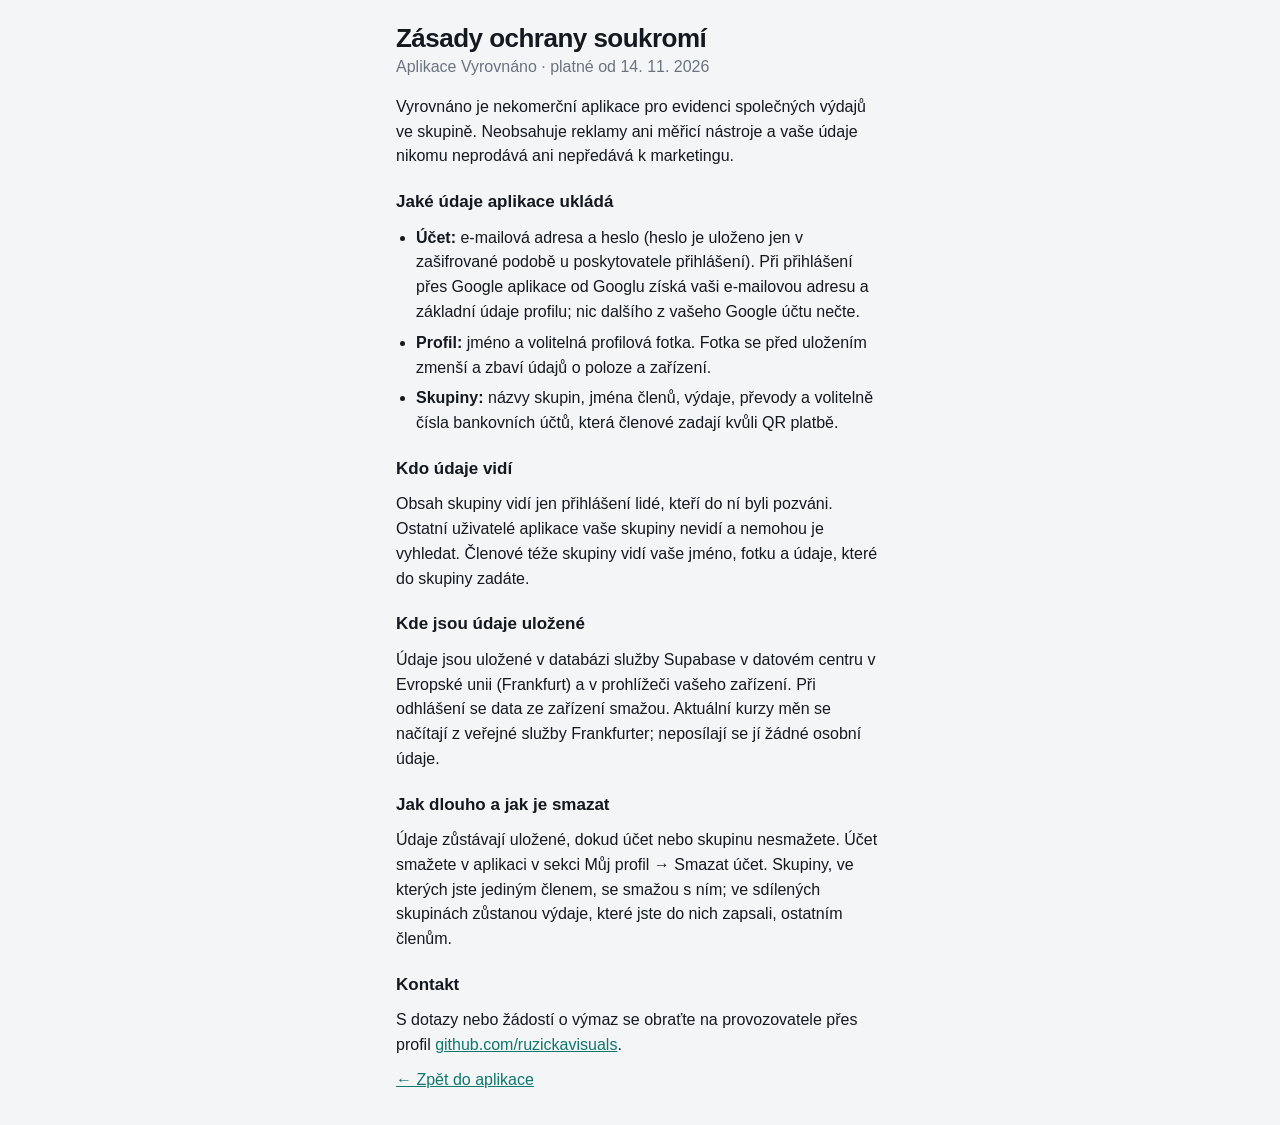
==== privacy.html @ d9feac65 "Přidat zásady ochrany soukromí Co-Authored-By: Claude Fable 5.2 <noreply@anthropic.com>" ====
<!doctype html>
<html lang="cs">
  <head>
    <meta charset="utf-8" />
    <meta name="viewport" content="width=device-width, initial-scale=1" />
    <meta http-equiv="Content-Security-Policy" content="default-src 'none'; style-src 'self'; img-src 'self'" />
    <title>Zásady ochrany soukromí – Vyrovnáno</title>
    <link rel="icon" href="icon.svg" type="image/svg+xml" />
    <link rel="stylesheet" href="styles.css" />
  </head>
  <body>
    <div class="app">
      <header class="top">
        <h1>Zásady ochrany soukromí</h1>
        <p class="muted">Aplikace Vyrovnáno · platné od 14. 11. 2026</p>
      </header>
      <main class="doc">
        <p>Vyrovnáno je nekomerční aplikace pro evidenci společných výdajů ve skupině. Neobsahuje reklamy ani měřicí nástroje a vaše údaje nikomu neprodává ani nepředává k marketingu.</p>

        <h2>Jaké údaje aplikace ukládá</h2>
        <ul>
          <li><strong>Účet:</strong> e-mailová adresa a heslo (heslo je uloženo jen v zašifrované podobě u poskytovatele přihlášení). Při přihlášení přes Google aplikace od Googlu získá vaši e-mailovou adresu a základní údaje profilu; nic dalšího z vašeho Google účtu nečte.</li>
          <li><strong>Profil:</strong> jméno a volitelná profilová fotka. Fotka se před uložením zmenší a zbaví údajů o poloze a zařízení.</li>
          <li><strong>Skupiny:</strong> názvy skupin, jména členů, výdaje, převody a volitelně čísla bankovních účtů, která členové zadají kvůli QR platbě.</li>
        </ul>

        <h2>Kdo údaje vidí</h2>
        <p>Obsah skupiny vidí jen přihlášení lidé, kteří do ní byli pozváni. Ostatní uživatelé aplikace vaše skupiny nevidí a nemohou je vyhledat. Členové téže skupiny vidí vaše jméno, fotku a údaje, které do skupiny zadáte.</p>

        <h2>Kde jsou údaje uložené</h2>
        <p>Údaje jsou uložené v databázi služby Supabase v datovém centru v Evropské unii (Frankfurt) a v prohlížeči vašeho zařízení. Při odhlášení se data ze zařízení smažou. Aktuální kurzy měn se načítají z veřejné služby Frankfurter; neposílají se jí žádné osobní údaje.</p>

        <h2>Jak dlouho a jak je smazat</h2>
        <p>Údaje zůstávají uložené, dokud účet nebo skupinu nesmažete. Účet smažete v aplikaci v sekci Můj profil → Smazat účet. Skupiny, ve kterých jste jediným členem, se smažou s ním; ve sdílených skupinách zůstanou výdaje, které jste do nich zapsali, ostatním členům.</p>

        <h2>Kontakt</h2>
        <p>S dotazy nebo žádostí o výmaz se obraťte na provozovatele přes profil <a href="https://github.com/ruzickavisuals">github.com/ruzickavisuals</a>.</p>

        <p><a href="./">← Zpět do aplikace</a></p>
      </main>
    </div>
  </body>
</html>
---- styles.css ----
:root {
  --bg: #f4f5f7;
  --card: #ffffff;
  --text: #14181f;
  --muted: #6b7380;
  --line: #e6e8ec;
  --accent: #0f766e;
  --accent-soft: #d9f2ee;
  --on-accent: #ffffff;
  --pos: #0a8a5f;
  --neg: #d1423a;
  --radius: 16px;
}
@media (prefers-color-scheme: dark) {
  :root {
    --bg: #0e1116;
    --card: #181c23;
    --text: #eef0f3;
    --muted: #8b93a1;
    --line: #272c36;
    --accent: #2dd4bf;
    --accent-soft: #12332f;
    --on-accent: #06211e;
    --pos: #34d399;
    --neg: #f87171;
  }
}

* { box-sizing: border-box; -webkit-tap-highlight-color: transparent; }
html, body { margin: 0; background: var(--bg); color: var(--text); }
body {
  font: 16px/1.4 -apple-system, BlinkMacSystemFont, 'Segoe UI', Roboto, sans-serif;
  -webkit-font-smoothing: antialiased;
}
button, input, select { font: inherit; color: inherit; }
button { cursor: pointer; border: 0; background: none; padding: 0; text-align: inherit; }
h1, h2, h3, p { margin: 0; }
small { font-size: 13px; }

.app { max-width: 520px; margin: 0 auto; min-height: 100dvh; position: relative; }
.top { padding: calc(env(safe-area-inset-top) + 20px) 16px 12px; }
.top h1 { font-size: 26px; letter-spacing: -0.02em; }
.group-top { position: sticky; top: 0; z-index: 5; background: var(--bg); }
.group-top h1 { font-size: 20px; white-space: nowrap; overflow: hidden; text-overflow: ellipsis; }
main { padding: 4px 16px 32px; display: flex; flex-direction: column; gap: 12px; }
main.with-fab { padding-bottom: 110px; }

.row { display: flex; align-items: center; gap: 10px; }
.grow { flex: 1; min-width: 0; }
.right { text-align: right; display: flex; flex-direction: column; align-items: flex-end; flex-shrink: 0; }
.muted { color: var(--muted); }
.pos { color: var(--pos); }
.neg { color: var(--neg); }
.pos, .neg, .right strong, .num, .share { font-variant-numeric: tabular-nums; }
.center { text-align: center; }

.card { background: var(--card); border-radius: var(--radius); box-shadow: 0 1px 2px rgb(0 0 0 / 0.05); }
.card.pad { padding: 14px 16px; }
.group-card { display: flex; align-items: center; gap: 12px; padding: 14px 16px; width: 100%; }
.group-card strong, .item strong { display: block; overflow: hidden; text-overflow: ellipsis; white-space: nowrap; }
.avatar { width: 46px; height: 46px; border-radius: 14px; background: var(--accent-soft); display: grid; place-items: center; font-size: 22px; flex-shrink: 0; }
.avatar.sm { width: 38px; height: 38px; border-radius: 12px; font-size: 18px; }

.hero { display: flex; justify-content: space-between; gap: 12px; background: var(--card); border-radius: var(--radius); padding: 14px 16px; margin: 12px 0; }
.hero small { display: block; color: var(--muted); }
.hero strong { font-size: 22px; letter-spacing: -0.01em; }

.seg { display: flex; background: var(--line); border-radius: 12px; padding: 3px; gap: 2px; }
.seg button { flex: 1; padding: 8px 6px; border-radius: 9px; text-align: center; font-size: 14px; font-weight: 600; color: var(--muted); }
.seg button.on { background: var(--card); color: var(--text); box-shadow: 0 1px 2px rgb(0 0 0 / 0.12); }

.day { font-size: 13px; text-transform: uppercase; letter-spacing: 0.05em; color: var(--muted); margin: 8px 4px -4px; }
.list > * + * { border-top: 1px solid var(--line); }
.item { display: flex; align-items: center; gap: 12px; padding: 12px 14px; width: 100%; }
.item.static { cursor: default; }
.hint { font-size: 13px; color: var(--muted); padding: 0 4px; }

.btn { padding: 12px 16px; border-radius: 12px; background: var(--line); font-weight: 600; text-align: center; }
.btn.primary { background: var(--accent); color: var(--on-accent); }
.btn.danger { background: transparent; color: var(--neg); }
.btn.small { padding: 7px 11px; font-size: 14px; border-radius: 10px; white-space: nowrap; }
.btn.wide { width: 100%; }
.btn:disabled { opacity: 0.55; cursor: not-allowed; }
.icon-btn { width: 38px; height: 38px; border-radius: 50%; background: var(--card); display: grid; place-items: center; font-size: 20px; flex-shrink: 0; }
.icon-btn:disabled { opacity: 0.3; }

.fab {
  position: fixed; bottom: calc(env(safe-area-inset-bottom) + 22px); left: 50%; margin-left: min(180px, 50vw - 80px);
  width: 60px; height: 60px; border-radius: 50%; background: var(--accent); color: var(--on-accent);
  font-size: 32px; line-height: 1; text-align: center; box-shadow: 0 8px 20px rgb(0 0 0 / 0.25); z-index: 6;
}

.empty { text-align: center; color: var(--muted); padding: 48px 16px; }
.empty .big { font-size: 48px; margin-bottom: 8px; }

/* Zůstatky */
.bal-row { display: flex; align-items: center; gap: 10px; padding: 7px 0; }
.bal-name { width: 30%; overflow: hidden; text-overflow: ellipsis; white-space: nowrap; }
.bal-bar { flex: 1; height: 10px; position: relative; background: linear-gradient(var(--line), var(--line)) center / 1px 100% no-repeat; }
.bal-bar i { position: absolute; top: 0; height: 100%; border-radius: 5px; min-width: 2px; }
.bal-bar i.p { left: 50%; background: var(--pos); }
.bal-bar i.n { right: 50%; background: var(--neg); }
.bal-val { width: 30%; text-align: right; font-weight: 600; white-space: nowrap; }
.tag { font-style: normal; font-size: 11px; background: var(--accent-soft); color: var(--accent); padding: 1px 6px; border-radius: 6px; }

/* Přehled */
.stat-row { padding: 8px 0; }
.stat-row + .stat-row { border-top: 1px solid var(--line); }
.track { height: 8px; background: var(--line); border-radius: 4px; overflow: hidden; margin-top: 6px; }
.track i { display: block; height: 100%; background: var(--accent); border-radius: 4px; }
.track i.alt { background: var(--muted); }
.pct { width: 40px; text-align: right; }
.row.sub { font-size: 13px; color: var(--muted); margin-top: 4px; }
.row.sub .track { margin-top: 0; }
.row.sub .lbl { width: 96px; }
.row.sub .num { width: 84px; text-align: right; color: var(--text); }

/* Spodní panel */
.overlay { position: fixed; inset: 0; background: rgb(0 0 0 / 0.45); z-index: 20; display: flex; align-items: flex-end; justify-content: center; }
.sheet {
  background: var(--bg); width: 100%; max-width: 520px; max-height: 92dvh; border-radius: 22px 22px 0 0;
  display: flex; flex-direction: column; animation: up 0.22s ease-out;
}
@keyframes up { from { transform: translateY(40px); opacity: 0; } }
@media (prefers-reduced-motion: reduce) { .sheet { animation: none; } }
.sheet-head { display: flex; align-items: center; justify-content: space-between; padding: 16px 16px 8px; }
.sheet-head h2 { font-size: 19px; }
.sheet-body { overflow-y: auto; padding: 8px 16px calc(env(safe-area-inset-bottom) + 20px); }

/* Formuláře */
.form { display: flex; flex-direction: column; gap: 14px; }
.field { display: flex; flex-direction: column; gap: 6px; }
.field > span { font-size: 13px; font-weight: 600; color: var(--muted); }
input:not([type='checkbox']):not([type='radio']), select {
  background: var(--card); border: 1px solid var(--line); border-radius: 12px; padding: 11px 12px; width: 100%; min-width: 0;
}
input:focus-visible, select:focus-visible, button:focus-visible { outline: 2px solid var(--accent); outline-offset: 1px; }
.two { display: grid; grid-template-columns: 1fr 1fr; gap: 10px; }
.amount-row { display: flex; gap: 10px; }
.amount-row .amount { font-size: 30px; font-weight: 700; padding: 8px 14px; flex: 1; }
.amount-row select { width: 96px; font-weight: 600; }
.chips { display: flex; flex-wrap: wrap; gap: 6px; }
.chip { padding: 7px 11px; border-radius: 999px; background: var(--card); border: 1px solid var(--line); font-size: 14px; }
.chip.on { background: var(--accent-soft); border-color: var(--accent); color: var(--accent); font-weight: 600; }
.chip.emoji { font-size: 20px; padding: 5px 9px; }
.check { display: flex; align-items: center; gap: 10px; cursor: pointer; }
.check input, .me-pick input { width: 20px; height: 20px; accent-color: var(--accent); }
.split .item { padding: 10px 14px; min-height: 52px; }
.share { width: 92px; text-align: right; }
.stepper { display: flex; align-items: center; gap: 4px; }
.stepper button { width: 32px; height: 32px; border-radius: 50%; background: var(--line); text-align: center; font-size: 18px; }
.stepper b { width: 34px; text-align: center; }
input.mini { width: 110px !important; text-align: right; padding: 7px 10px !important; }
.member { padding: 10px 12px; display: flex; flex-direction: column; gap: 6px; }
.member .iban { font-size: 14px; padding: 8px 12px !important; }
.me-pick { display: flex; align-items: center; gap: 4px; font-size: 14px; color: var(--muted); }

.qr { text-align: center; display: flex; flex-direction: column; gap: 10px; align-items: center; }
.qr-amount { font-size: 30px; font-weight: 700; }
.qr img { width: min(280px, 80%); border-radius: 12px; background: #fff; }

/* Fotky a profil */
.ava { border-radius: 50%; object-fit: cover; flex-shrink: 0; display: inline-grid; place-items: center; color: #fff; font-weight: 700; }
.ava-btn { border-radius: 50%; flex-shrink: 0; line-height: 0; }
.profile-pic { display: flex; flex-direction: column; align-items: center; gap: 12px; }
.form.qr { text-align: center; align-items: stretch; }
.form.qr img { align-self: center; }
.form p { text-align: left; }

/* Přihlášení a účet */
.auth main { gap: 14px; }
.notice { background: var(--accent-soft); color: var(--text); border-radius: 12px; padding: 10px 12px; font-size: 14px; }
.divider { text-align: center; color: var(--muted); font-size: 13px; }
hr { border: 0; border-top: 1px solid var(--line); width: 100%; margin: 4px 0; }
.btn.link { background: transparent; color: var(--muted); }

/* Textové stránky */
.doc { gap: 10px; line-height: 1.55; }
.doc h2 { font-size: 17px; margin-top: 10px; }
.doc ul { margin: 0; padding-left: 20px; display: flex; flex-direction: column; gap: 6px; }
a { color: var(--accent); }
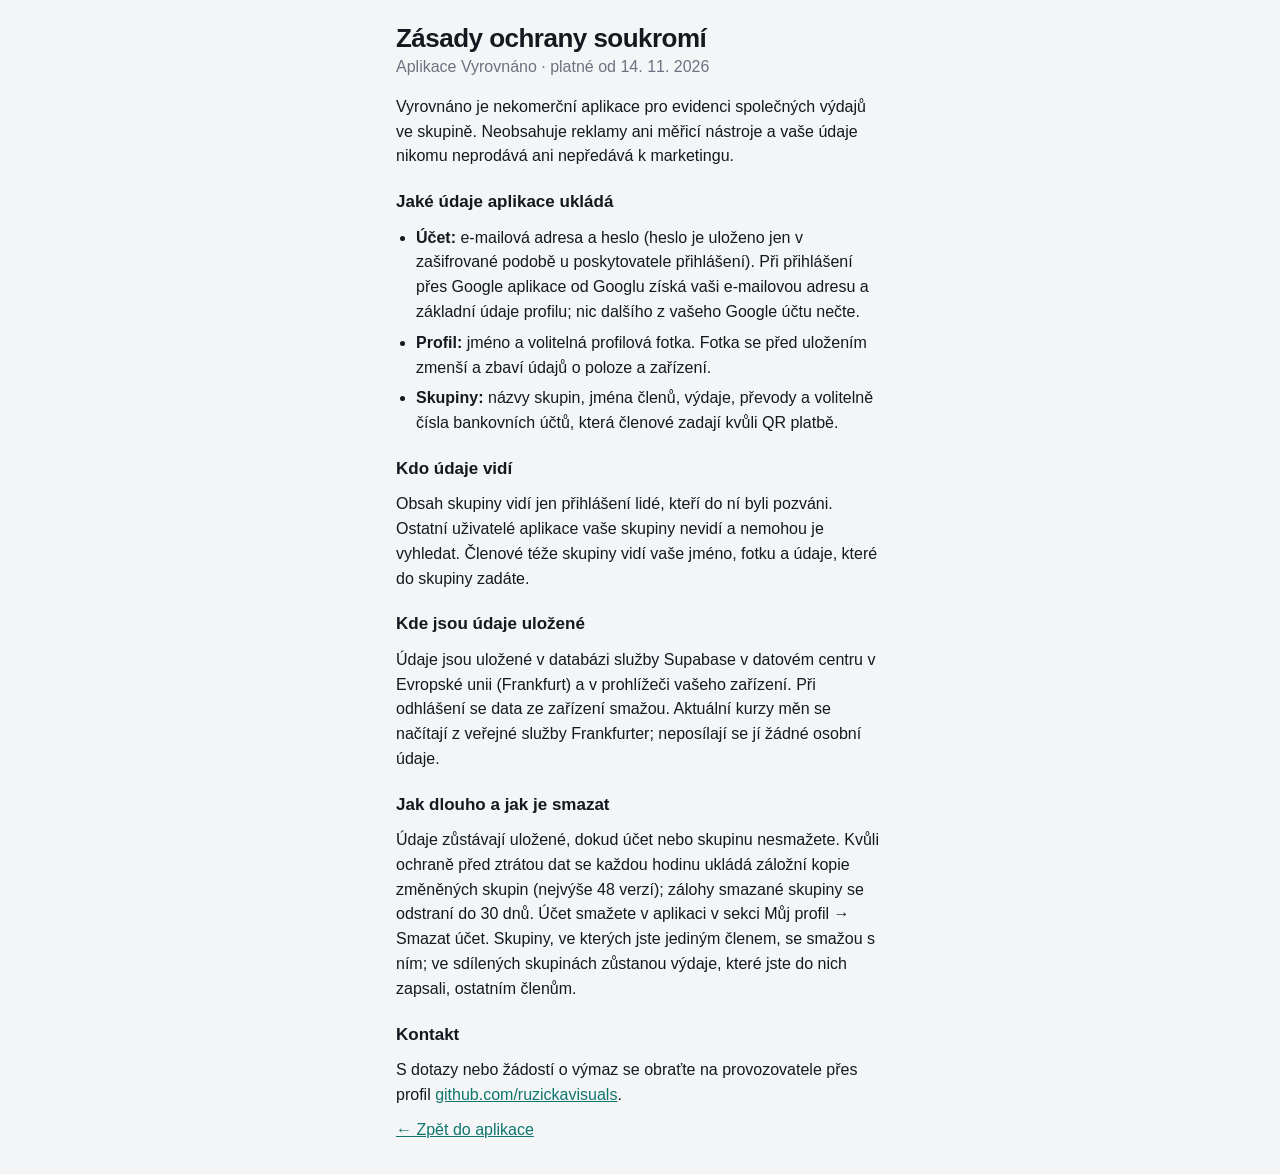
==== commit 973ae20b: "Chytré kategorie, fotky u vyrovnání, zálohy a export, oprava součtu - celková útrata odečítá příjmy " ====
--- a/privacy.html
+++ b/privacy.html
@@ -31,7 +31,7 @@
         <p>Údaje jsou uložené v databázi služby Supabase v datovém centru v Evropské unii (Frankfurt) a v prohlížeči vašeho zařízení. Při odhlášení se data ze zařízení smažou. Aktuální kurzy měn se načítají z veřejné služby Frankfurter; neposílají se jí žádné osobní údaje.</p>
 
         <h2>Jak dlouho a jak je smazat</h2>
-        <p>Údaje zůstávají uložené, dokud účet nebo skupinu nesmažete. Účet smažete v aplikaci v sekci Můj profil → Smazat účet. Skupiny, ve kterých jste jediným členem, se smažou s ním; ve sdílených skupinách zůstanou výdaje, které jste do nich zapsali, ostatním členům.</p>
+        <p>Údaje zůstávají uložené, dokud účet nebo skupinu nesmažete. Kvůli ochraně před ztrátou dat se každou hodinu ukládá záložní kopie změněných skupin (nejvýše 48 verzí); zálohy smazané skupiny se odstraní do 30 dnů. Účet smažete v aplikaci v sekci Můj profil → Smazat účet. Skupiny, ve kterých jste jediným členem, se smažou s ním; ve sdílených skupinách zůstanou výdaje, které jste do nich zapsali, ostatním členům.</p>
 
         <h2>Kontakt</h2>
         <p>S dotazy nebo žádostí o výmaz se obraťte na provozovatele přes profil <a href="https://github.com/ruzickavisuals">github.com/ruzickavisuals</a>.</p>
--- a/styles.css
+++ b/styles.css
@@ -179,3 +179,12 @@
 .doc h2 { font-size: 17px; margin-top: 10px; }
 .doc ul { margin: 0; padding-left: 20px; display: flex; flex-direction: column; gap: 6px; }
 a { color: var(--accent); }
+
+/* Vyrovnání s fotkami */
+.pay { padding: 12px 14px; display: flex; flex-direction: column; gap: 10px; }
+.pay-row { display: flex; align-items: center; gap: 8px; }
+.pay-who { flex: 1; min-width: 0; display: flex; flex-direction: column; align-items: center; gap: 4px; font-weight: 600; font-size: 14px; text-align: center; line-height: 1.2; }
+.pay-who.end { flex-direction: column-reverse; }
+.pay-mid { display: flex; flex-direction: column; align-items: center; flex-shrink: 0; line-height: 1.2; }
+.pay-mid .arrow { color: var(--muted); font-size: 18px; }
+.pay-actions { display: flex; justify-content: flex-end; gap: 8px; }
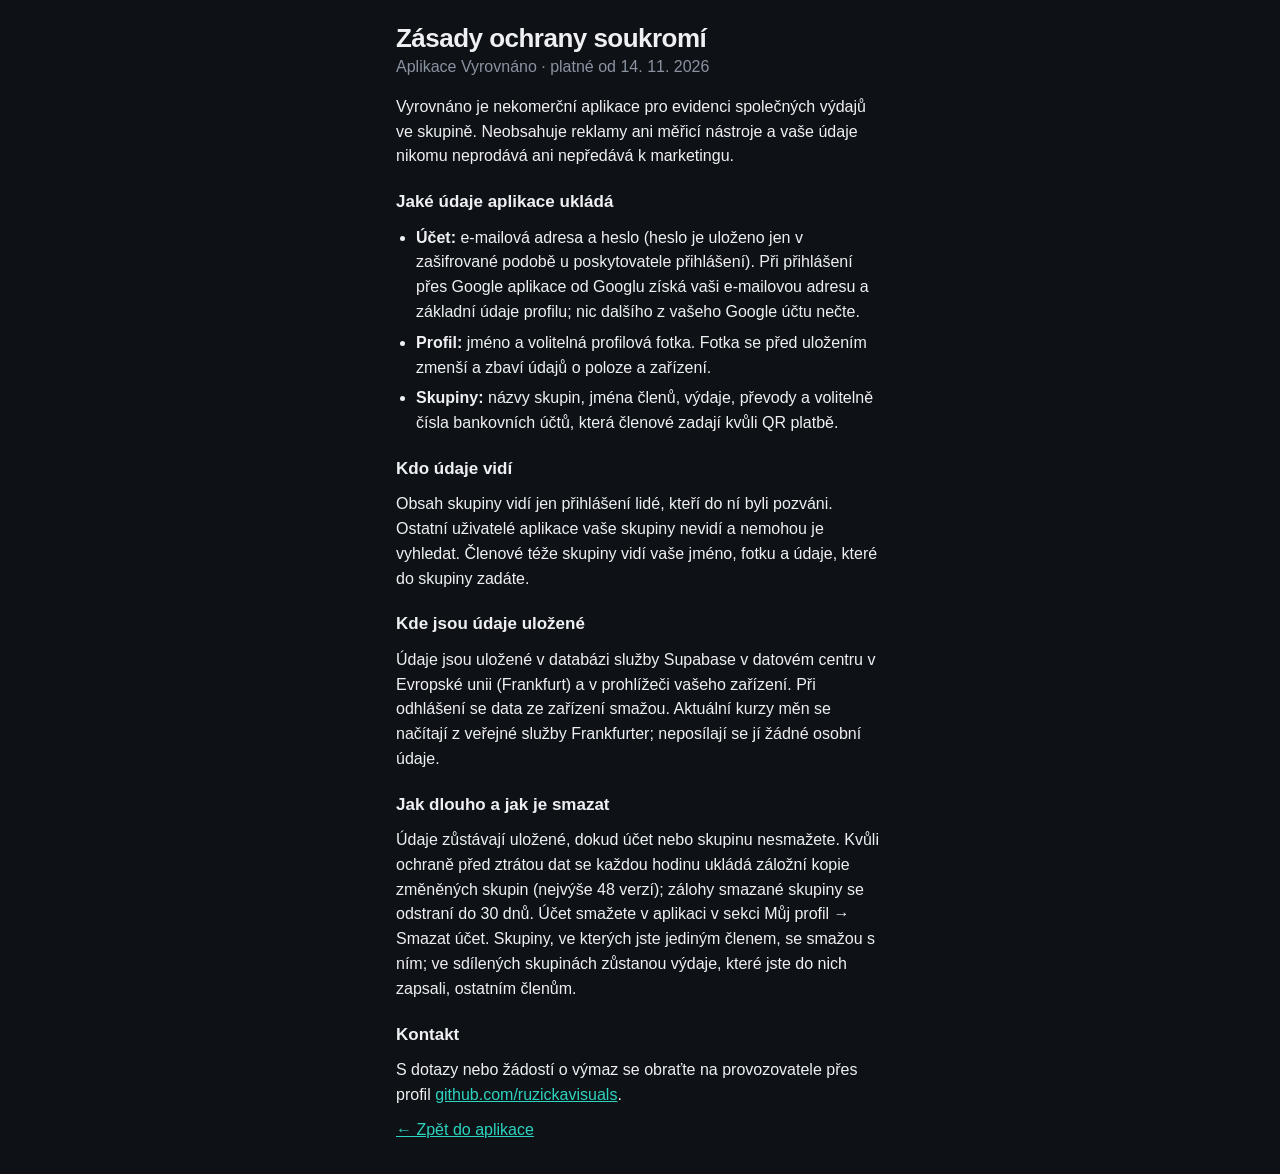
==== commit 0ce64d08: "Jen tmavý vzhled: volba schématu odstraněna, tmavá vynucena pro všechny Co-Authored-By: Claude Fable" ====
--- a/privacy.html
+++ b/privacy.html
@@ -1,11 +1,11 @@
 <!doctype html>
-<html lang="cs">
+<html lang="cs" data-theme="dark">
   <head>
     <meta charset="utf-8" />
     <meta name="viewport" content="width=device-width, initial-scale=1" />
     <meta http-equiv="Content-Security-Policy" content="default-src 'none'; style-src 'self'; img-src 'self'" />
     <title>Zásady ochrany soukromí – Vyrovnáno</title>
-    <link rel="icon" href="icon.svg" type="image/svg+xml" />
+    <link rel="icon" href="brand/icon-32.png" type="image/png" />
     <link rel="stylesheet" href="styles.css" />
   </head>
   <body>
--- a/styles.css
+++ b/styles.css
@@ -8,6 +8,7 @@
   --accent-soft: #d9f2ee;
   --on-accent: #ffffff;
   --pos: #0a8a5f;
+  --recv: #0a8a5f;
   --neg: #d1423a;
   --radius: 16px;
 }
@@ -22,6 +23,7 @@
     --accent-soft: #12332f;
     --on-accent: #06211e;
     --pos: #34d399;
+    --recv: #34d399;
     --neg: #f87171;
   }
 }
@@ -50,8 +52,9 @@
 .right { text-align: right; display: flex; flex-direction: column; align-items: flex-end; flex-shrink: 0; }
 .muted { color: var(--muted); }
 .pos { color: var(--pos); }
+.recv { color: var(--recv); }
 .neg { color: var(--neg); }
-.pos, .neg, .right strong, .num, .share { font-variant-numeric: tabular-nums; }
+.pos, .recv, .neg, .right strong, .num, .share { font-variant-numeric: tabular-nums; }
 .center { text-align: center; }
 
 .card { background: var(--card); border-radius: var(--radius); box-shadow: 0 1px 2px rgb(0 0 0 / 0.05); }
@@ -92,13 +95,15 @@
 
 .empty { text-align: center; color: var(--muted); padding: 48px 16px; }
 .empty .big { font-size: 48px; margin-bottom: 8px; }
+.join-box { display: flex; flex-direction: column; gap: 8px; margin: 0 16px 24px; padding: 16px; border-radius: 16px; background: var(--card); border: 1px solid var(--line); }
+.join-box p { margin: 0; }
 
 /* Zůstatky */
 .bal-row { display: flex; align-items: center; gap: 10px; padding: 7px 0; }
 .bal-name { width: 30%; overflow: hidden; text-overflow: ellipsis; white-space: nowrap; }
 .bal-bar { flex: 1; height: 10px; position: relative; background: linear-gradient(var(--line), var(--line)) center / 1px 100% no-repeat; }
 .bal-bar i { position: absolute; top: 0; height: 100%; border-radius: 5px; min-width: 2px; }
-.bal-bar i.p { left: 50%; background: var(--pos); }
+.bal-bar i.p { left: 50%; background: var(--recv); }
 .bal-bar i.n { right: 50%; background: var(--neg); }
 .bal-val { width: 30%; text-align: right; font-weight: 600; white-space: nowrap; }
 .tag { font-style: normal; font-size: 11px; background: var(--accent-soft); color: var(--accent); padding: 1px 6px; border-radius: 6px; }
@@ -138,7 +143,7 @@
 .two { display: grid; grid-template-columns: 1fr 1fr; gap: 10px; }
 .amount-row { display: flex; gap: 10px; }
 .amount-row .amount { font-size: 30px; font-weight: 700; padding: 8px 14px; flex: 1; }
-.amount-row select { width: 96px; font-weight: 600; }
+
 .chips { display: flex; flex-wrap: wrap; gap: 6px; }
 .chip { padding: 7px 11px; border-radius: 999px; background: var(--card); border: 1px solid var(--line); font-size: 14px; }
 .chip.on { background: var(--accent-soft); border-color: var(--accent); color: var(--accent); font-weight: 600; }
@@ -188,3 +193,640 @@
 .pay-mid { display: flex; flex-direction: column; align-items: center; flex-shrink: 0; line-height: 1.2; }
 .pay-mid .arrow { color: var(--muted); font-size: 18px; }
 .pay-actions { display: flex; justify-content: flex-end; gap: 8px; }
+
+/* ---------- Rozložení: telefon vs. počítač ---------- */
+.panel { display: none; flex-direction: column; gap: 12px; }
+.panel.on { display: flex; }
+.panel-title { display: none; font-size: 18px; margin: 8px 4px 0; }
+.placeholder { display: none; }
+.placeholder .big { font-size: 56px; }
+
+@media (max-width: 899px) {
+  .side.has-group { display: none; }
+}
+
+/* Počítač: seznam skupin vlevo, vybraná skupina vpravo, okna uprostřed obrazovky. */
+@media (min-width: 900px) {
+  .app.wide { max-width: 1320px; }
+  .layout { display: grid; grid-template-columns: 360px minmax(0, 1fr); min-height: 100dvh; }
+  .side { position: sticky; top: 0; height: 100dvh; overflow-y: auto; border-right: 1px solid var(--line); }
+  .main-pane { min-width: 0; }
+  .placeholder { display: flex; flex-direction: column; align-items: center; justify-content: center; gap: 8px; height: 100dvh; color: var(--muted); text-align: center; }
+  .group-card.active { outline: 2px solid var(--accent); outline-offset: -2px; }
+  .group-top { padding: 28px 32px 12px; }
+  .group-top .back { display: none; }
+  .group-top h1 { font-size: 26px; }
+  .hero { padding: 18px 22px; }
+  .hero strong { font-size: 28px; }
+  .tabs { max-width: 420px; }
+  .main-pane main { padding: 4px 32px 110px; }
+  .fab {
+    left: auto; right: max(32px, calc((100vw - 1320px) / 2 + 32px)); margin: 0;
+    width: auto; height: 54px; border-radius: 27px; padding: 0 24px; font-size: 16px; font-weight: 700;
+  }
+  .fab::after { content: ' Přidat záznam'; }
+  .overlay { align-items: center; padding: 24px; }
+  .sheet { border-radius: 22px; max-width: 580px; max-height: 88dvh; box-shadow: 0 24px 60px rgb(0 0 0 / 0.35); }
+  .auth { padding-top: 8vh; }
+}
+
+/* Široká obrazovka: výdaje, dluhy a přehled vedle sebe místo záložek. */
+@media (min-width: 1200px) {
+  .tabs { display: none; }
+  .panels { display: grid !important; grid-template-columns: minmax(0, 1.15fr) minmax(0, 1fr); gap: 4px 32px; align-items: start; }
+  .panel { display: flex; }
+  .p-entries { grid-row: span 2; }
+  .panel-title { display: block; }
+}
+
+/* ---------- Vlastní nabídky, kalendář, okna a zaškrtávátka ---------- */
+* { scrollbar-width: thin; scrollbar-color: var(--line) transparent; }
+.select { position: relative; }
+.select-btn {
+  width: 100%; display: flex; align-items: center; justify-content: space-between; gap: 8px;
+  background: var(--card); border: 1px solid var(--line); border-radius: 12px; padding: 11px 12px; min-height: 46px;
+}
+.select-btn:disabled { opacity: 0.6; cursor: not-allowed; }
+.select-btn i { font-style: normal; color: var(--muted); font-size: 12px; }
+.select-val, .opt { display: flex; align-items: center; gap: 8px; min-width: 0; overflow: hidden; text-overflow: ellipsis; white-space: nowrap; }
+.select-menu {
+  position: fixed; z-index: 50;
+  background: var(--card); border: 1px solid var(--line); border-radius: 14px; padding: 6px;
+  box-shadow: 0 12px 32px rgb(0 0 0 / 0.28); max-height: 260px; overflow-y: auto;
+}
+.menu-item { display: flex; align-items: center; gap: 8px; width: 100%; padding: 9px 10px; border-radius: 9px; white-space: nowrap; }
+.menu-item:hover, .menu-item:focus-visible { background: var(--line); }
+.menu-item.on { background: var(--accent-soft); color: var(--accent); font-weight: 600; }
+.cur-pick { width: 104px; flex-shrink: 0; }
+.cur-pick .select-btn { height: 100%; font-weight: 600; }
+
+.cal { max-height: none; padding: 14px; }
+.cal-head { display: grid; grid-template-columns: 36px 1fr 36px; align-items: center; margin-bottom: 10px; }
+.cal-head strong { text-align: center; text-transform: capitalize; font-size: 15px; }
+.cal-nav { width: 36px; height: 36px; border-radius: 50%; background: var(--line); display: grid; place-items: center; font-size: 20px; line-height: 1; }
+.cal-nav:hover { background: var(--accent-soft); }
+.cal-grid { display: grid; grid-template-columns: repeat(7, 1fr); gap: 4px; }
+.cal-grid .dow { font-size: 12px; font-weight: 600; color: var(--muted); text-align: center; padding: 4px 0 6px; }
+.cal-day { aspect-ratio: 1; border-radius: 10px; display: grid; place-items: center; font-size: 14px; font-variant-numeric: tabular-nums; }
+.cal-day.weekend { color: var(--muted); }
+.cal-day:hover { background: var(--line); }
+.cal-day.today { box-shadow: inset 0 0 0 1.5px var(--accent); }
+.cal-day.on, .cal-day.on:hover { background: var(--accent); color: var(--on-accent); font-weight: 700; }
+
+.dialog-overlay { z-index: 40; align-items: center; padding: 20px; }
+.dialog { background: var(--card); border-radius: 20px; padding: 22px; width: 100%; max-width: 400px; box-shadow: 0 24px 60px rgb(0 0 0 / 0.4); }
+.dialog p { line-height: 1.5; }
+.dialog-actions { display: flex; justify-content: flex-end; gap: 8px; margin-top: 18px; }
+.dialog-actions .btn { min-width: 104px; }
+
+input[type='checkbox'], input[type='radio'] {
+  appearance: none; -webkit-appearance: none; margin: 0; flex-shrink: 0; cursor: pointer;
+  width: 22px !important; height: 22px !important; display: inline-grid; place-content: center;
+  background: var(--card); border: 2px solid var(--muted); border-radius: 7px;
+}
+input[type='radio'] { border-radius: 50%; }
+input[type='checkbox']:checked, input[type='radio']:checked { background: var(--accent); border-color: var(--accent); }
+input[type='checkbox']:checked::after { content: '✓'; color: var(--on-accent); font-size: 14px; font-weight: 800; line-height: 1; }
+input[type='radio']:checked::after { content: ''; width: 8px; height: 8px; border-radius: 50%; background: var(--on-accent); }
+
+/* Vyrovnání: plátce | částka | příjemce v pevné mřížce, tlačítka pod tím na celou šířku */
+.pay { display: grid; grid-template-columns: minmax(0, 1fr) auto minmax(0, 1fr); align-items: center; gap: 12px 10px; padding: 14px; }
+.pay-row { display: contents; }
+.pay-who { flex-direction: column; }
+.pay-who.end { flex-direction: column-reverse; }
+.pay-mid { min-width: 96px; }
+.pay-actions { grid-column: 1 / -1; display: flex; gap: 8px; }
+.pay-actions .btn { flex: 1; padding: 9px 12px; }
+
+@media (min-width: 900px) {
+  .side .top { padding: 28px 20px 12px; }
+  .side main { padding: 4px 20px 32px; }
+  .panel-title { margin: 8px 4px 0; }
+}
+@media (min-width: 1200px) {
+  .panel .day:first-of-type { margin-top: 4px; }
+}
+
+/* Počítač: tlačítko pro přidání je v záhlaví skupiny, ne přes obsah. */
+@media (min-width: 900px) {
+  .fab {
+    top: 26px; bottom: auto; right: max(144px, calc((100vw - 1320px) / 2 + 144px));
+    height: 42px; border-radius: 21px; padding: 0 18px; font-size: 15px; box-shadow: none;
+  }
+  .main-pane main { padding-bottom: 48px; }
+  .group-top h1 { padding-right: 190px; }
+}
+.cur-pick .select { height: 100%; }
+
+/* Pravý sloupec skupiny (dluhy + přehled) drží pohromadě. Na telefonu se chová jako dřív. */
+.col-right { display: contents; }
+@media (min-width: 1200px) {
+  /* Jedna společná stránka: oba sloupce jedou spolu, pravý se na svém konci zastaví
+     (jeho polohu `top` dopočítává aplikace podle výšky sloupce). */
+  .main-pane main.panels {
+    display: grid !important; grid-template-columns: minmax(0, 1.15fr) minmax(0, 1fr);
+    gap: 0 28px; align-items: start; padding: 4px 32px 48px;
+  }
+  .p-entries { grid-row: auto; }
+  .col-right { display: flex; flex-direction: column; gap: 20px; position: sticky; align-self: start; }
+  .panel-title { margin: 4px 4px 0; }
+}
+.tag.off { background: var(--line); color: var(--muted); }
+.check.small { font-size: 13px; color: var(--muted); gap: 8px; align-items: flex-start; }
+.check.small input { width: 18px !important; height: 18px !important; border-radius: 5px; margin-top: 1px; }
+.check.small input:checked::after { font-size: 11px; }
+
+/* Řazení skupin a vlastní ikona */
+.group-list { display: flex; flex-direction: column; gap: 12px; }
+.group-row { display: flex; align-items: stretch; gap: 6px; }
+.group-row .group-card { flex: 1; min-width: 0; }
+.group-row.dragging .group-card { outline: 2px dashed var(--accent); outline-offset: -2px; opacity: 0.85; }
+.grip {
+  display: grid; place-items: center; width: 22px; flex-shrink: 0; color: var(--muted); font-size: 18px;
+  cursor: grab; touch-action: none; user-select: none; -webkit-user-select: none; border-radius: 8px;
+}
+.grip:hover, .group-row.dragging .grip { color: var(--text); background: var(--line); }
+.group-row.dragging .grip { cursor: grabbing; }
+.list-tools { display: flex; align-items: center; justify-content: space-between; gap: 8px; padding: 0 4px; }
+.link-btn { color: var(--accent); font-size: 13px; font-weight: 600; }
+.link-btn:hover { text-decoration: underline; }
+input.emoji-input { width: 104px !important; padding: 5px 10px !important; border-radius: 999px !important; font-size: 16px; text-align: center; }
+
+.list-tools { justify-content: flex-end; }
+@media (min-width: 900px) {
+  .layout { grid-template-columns: 400px minmax(0, 1fr); }
+}
+.group-card strong { white-space: normal; display: -webkit-box; -webkit-line-clamp: 2; -webkit-box-orient: vertical; overflow: hidden; }
+
+/* ---------- Barvy skupin a zvýraznění hlavních boxů ---------- */
+.gc-teal { --g: #0f766e; } .gc-blue { --g: #2563eb; } .gc-indigo { --g: #4f46e5; } .gc-violet { --g: #7c3aed; }
+.gc-pink { --g: #db2777; } .gc-red { --g: #dc2626; } .gc-orange { --g: #ea580c; } .gc-amber { --g: #b45309; }
+.gc-green { --g: #15803d; } .gc-slate { --g: #475569; }
+@media (prefers-color-scheme: dark) {
+  .gc-teal { --g: #2dd4bf; } .gc-blue { --g: #60a5fa; } .gc-indigo { --g: #818cf8; } .gc-violet { --g: #a78bfa; }
+  .gc-pink { --g: #f472b6; } .gc-red { --g: #f87171; } .gc-orange { --g: #fb923c; } .gc-amber { --g: #fbbf24; }
+  .gc-green { --g: #4ade80; } .gc-slate { --g: #94a3b8; }
+}
+
+/* Karta skupiny v seznamu: barevný proužek, jemný přechod a podbarvená ikona. */
+.group-row .group-card {
+  background: linear-gradient(115deg, color-mix(in srgb, var(--g) 16%, var(--card)), var(--card) 62%);
+}
+.group-row .avatar { background: color-mix(in srgb, var(--g) 22%, var(--card)); }
+.group-row .group-card.active { outline-color: var(--g); }
+
+/* Barva skupiny se projeví jen na její kartě v seznamu a v horním souhrnném boxu.
+   Tlačítka a ostatní prvky mají v celé aplikaci stejné barvy. */
+.hero {
+  background: linear-gradient(120deg, color-mix(in srgb, var(--g) 20%, var(--card)), var(--card) 68%);
+  border: 1px solid color-mix(in srgb, var(--g) 26%, transparent);
+}
+.panel-title { align-items: center; gap: 10px; }
+.panel-title::before { content: ''; width: 4px; height: 18px; border-radius: 2px; background: var(--accent); }
+@media (min-width: 1200px) { .panel-title { display: flex; } }
+.main-pane .day { display: flex; align-items: center; gap: 8px; }
+.main-pane .card { border: 1px solid color-mix(in srgb, var(--line) 80%, transparent); }
+
+
+/* Výběr barvy */
+.swatches { display: flex; flex-wrap: wrap; gap: 10px; }
+.swatch { width: 32px; height: 32px; border-radius: 50%; background: var(--g); border: 3px solid var(--bg); box-shadow: 0 0 0 1px var(--line); }
+.swatch.on { box-shadow: 0 0 0 2px var(--g); }
+
+/* Výběr emoji */
+.emoji-now { font-size: 22px; line-height: 1; }
+.emoji-menu { max-height: none; overflow: visible; padding: 10px; }
+input.emoji-search { margin-bottom: 8px; padding: 9px 12px !important; }
+.emoji-scroll { max-height: 320px; overflow-y: auto; }
+.emoji-cat { font-size: 12px; font-weight: 600; color: var(--muted); text-transform: uppercase; letter-spacing: 0.05em; padding: 8px 4px 4px; }
+.emoji-grid { display: grid; grid-template-columns: repeat(8, 1fr); gap: 2px; }
+.emoji-cell { aspect-ratio: 1; border-radius: 9px; font-size: 22px; display: grid; place-items: center; line-height: 1; }
+.emoji-cell:hover, .emoji-cell:focus-visible { background: var(--line); }
+.emoji-cell.on { background: var(--accent-soft); box-shadow: inset 0 0 0 1.5px var(--accent); }
+.emoji-none { padding: 16px 4px; font-size: 14px; }
+
+/* Karty skupin: vždy stejná výška – název a dva řádky údajů, nic se nezalamuje. */
+.group-card strong, .group-card small { display: block; white-space: nowrap; overflow: hidden; text-overflow: ellipsis; -webkit-line-clamp: unset; }
+.group-card .right small { overflow: visible; }
+
+/* Platby: neuhrazený dluh svítí červeně, uhrazené zeleně. */
+.btn.due { background: var(--neg); color: var(--on-accent); }
+.btn.done { background: var(--pos); color: var(--on-accent); }
+.paid-tag { display: inline-block; font-size: 11px; font-weight: 700; letter-spacing: 0.03em; text-transform: uppercase;
+  color: var(--pos); background: color-mix(in srgb, var(--pos) 16%, transparent); padding: 2px 7px; border-radius: 6px; }
+.settled { color: var(--pos); font-weight: 600; background: color-mix(in srgb, var(--pos) 10%, var(--card)); }
+
+/* Štítky kategorií: ikona a text vedle sebe s pravidelnou mezerou */
+.chip { display: inline-flex; align-items: center; gap: 6px; line-height: 1.2; }
+
+/* Vyrovnání: uprostřed velká částka, pod ní šipka vedoucí od plátce k příjemci */
+.pay { grid-template-columns: minmax(72px, 0.8fr) minmax(0, 1.4fr) minmax(72px, 0.8fr); gap: 14px 6px; padding: 16px 14px 14px; }
+.pay-who { font-size: 13px; }
+.pay-mid { display: flex; flex-direction: column; align-items: stretch; justify-content: center; gap: 8px; min-width: 0; }
+.pay-amount { text-align: center; font-size: 24px; font-weight: 800; letter-spacing: -0.02em; line-height: 1; white-space: nowrap; color: var(--neg); font-variant-numeric: tabular-nums; }
+.pay-line { position: relative; height: 2px; margin: 0 8px 0 4px; border-radius: 1px;
+  background: linear-gradient(90deg, transparent, color-mix(in srgb, var(--neg) 75%, transparent)); }
+.pay-line::after { content: ''; position: absolute; right: -1px; top: 50%; width: 8px; height: 8px;
+  border-top: 2px solid var(--neg); border-right: 2px solid var(--neg); transform: translateY(-50%) rotate(45deg); opacity: 0.85; }
+@media (max-width: 380px) { .pay-amount { font-size: 21px; } }
+
+.pay { grid-template-columns: minmax(64px, auto) minmax(0, 1fr) minmax(64px, auto); }
+.pay-who { max-width: 104px; }
+.pay-amount.long { font-size: 19px; letter-spacing: -0.03em; }
+/* Zůstatky: částka má vždy tolik místa, kolik potřebuje, zkracuje se jméno a pruh. */
+.bal-name { width: auto; flex: 0 1 36%; min-width: 0; }
+.bal-bar { min-width: 36px; }
+.bal-val { width: auto; min-width: 72px; flex-shrink: 0; }
+
+/* Oba boční sloupce stejně široké, aby částka seděla přesně uprostřed boxu. */
+.pay { grid-template-columns: clamp(72px, 24%, 104px) minmax(0, 1fr) clamp(72px, 24%, 104px); }
+.pay-who { max-width: none; overflow-wrap: anywhere; }
+
+/* Logo v záhlaví */
+.brand { margin: 0; line-height: 0; }
+.logo img { height: 38px; width: auto; display: block; }
+.auth .top { padding-top: calc(env(safe-area-inset-top) + 36px); padding-bottom: 20px; }
+.auth .logo img { height: 46px; }
+
+/* Převod dluhu do jiné skupiny */
+.pay-move { grid-column: 1 / -1; justify-self: center; padding: 2px 8px; }
+.item:disabled { opacity: 0.5; cursor: not-allowed; }
+
+/* Úvodní plocha s pozdravem */
+.welcome { padding: 0 32px; gap: 10px; }
+.welcome .big { font-size: 64px; line-height: 1; margin-bottom: 6px; }
+.welcome h2 { font-size: 28px; letter-spacing: -0.02em; color: var(--text); }
+.welcome-sum { font-size: 17px; color: var(--text); }
+.welcome-quip { max-width: 440px; font-size: 16px; line-height: 1.5; color: var(--muted); font-style: italic; margin-top: 10px; }
+.welcome-hint { font-size: 13px; margin-top: 18px; }
+
+/* ---------- Telefon: bez zvětšování, spodní lišta ---------- */
+html { touch-action: pan-x pan-y; -webkit-text-size-adjust: 100%; }
+.tabbar { display: none; }
+.only-wide { display: none; }
+.ic { display: block; flex-shrink: 0; }
+@media (min-width: 900px) { .only-wide { display: inline-flex; } .icon-btn.only-wide { display: grid; } }
+@media (max-width: 899px) {
+  /* Pole menší než 16 px by iPhone při psaní sám přiblížil. */
+  input, .select-btn, input.mini, .member .iban { font-size: 16px !important; }
+  .tabbar {
+    display: grid; grid-template-columns: repeat(4, 1fr); align-items: end;
+    position: fixed; left: 50%; bottom: 0; transform: translateX(-50%); width: 100%; max-width: 520px; z-index: 10;
+    padding: 8px 8px calc(env(safe-area-inset-bottom) + 6px);
+    background: color-mix(in srgb, var(--bg) 88%, transparent); -webkit-backdrop-filter: blur(16px); backdrop-filter: blur(16px);
+    border-top: 1px solid var(--line);
+  }
+  .tabbar button { display: flex; flex-direction: column; align-items: center; gap: 3px; padding: 4px 0; font-size: 11px; font-weight: 600; color: var(--muted); }
+  .tabbar button.on { color: var(--accent); }
+  .tabbar .add { color: var(--text); }
+  .tabbar .plus { width: 46px; height: 46px; margin-top: -22px; border-radius: 50%; background: var(--accent); color: var(--on-accent);
+    display: grid; place-items: center; box-shadow: 0 6px 16px rgb(0 0 0 / 0.28); }
+  .fab { display: none; }
+  main, main.with-fab { padding-bottom: calc(env(safe-area-inset-bottom) + 104px); }
+}
+
+/* ---------- Vyhledávání ---------- */
+.search-btn { align-items: center; gap: 6px; padding: 6px 10px; border-radius: 10px; background: var(--card); border: 1px solid var(--line); color: var(--muted); font-size: 13px; font-weight: 600; }
+.search-btn:hover { color: var(--text); }
+kbd { font: inherit; font-size: 11px; padding: 0 5px; border-radius: 5px; border: 1px solid var(--line); color: var(--muted); }
+.list-tools { justify-content: space-between; }
+.search-box { display: flex; align-items: center; gap: 10px; padding: 0 12px; background: var(--card); border: 1px solid var(--line); border-radius: 14px; color: var(--muted); }
+.search-box:focus-within { border-color: var(--accent); color: var(--accent); }
+.search-box input { border: 0 !important; background: transparent !important; padding: 13px 0 !important; outline: none; color: var(--text); font-size: 17px; }
+.search-clear { width: 26px; height: 26px; border-radius: 50%; background: var(--line); color: var(--text); font-size: 12px; text-align: center; flex-shrink: 0; }
+.search-sum { display: flex; align-items: baseline; justify-content: space-between; gap: 12px; flex-wrap: wrap; padding: 0 4px; }
+.search .hint { margin-top: -6px; }
+mark { background: color-mix(in srgb, var(--accent) 28%, transparent); color: inherit; border-radius: 4px; padding: 0 1px; }
+@media (min-width: 900px) { .sheet:has(.search) { max-width: 640px; align-self: flex-start; margin-top: 8vh; } }
+
+/* ---------- Záhlaví skupiny na počítači: přidat je součást řádku, nic se nepřekrývá ---------- */
+.add-btn { white-space: nowrap; padding: 9px 16px; }
+@media (min-width: 900px) {
+  .fab { display: none; }
+  .group-top h1 { padding-right: 0; }
+  .group-top .row { gap: 8px; }
+}
+/* Nástroje nad seznamem skupin lícují s kartami (vlevo je úchyt pro řazení). */
+.list-tools { padding: 0 0 0 28px; }
+
+/* ---------- Nastavení účtu ---------- */
+.settings { gap: 16px; }
+.profile-head { display: flex; align-items: center; gap: 16px; }
+.profile-head .grow { display: flex; flex-direction: column; gap: 2px; min-width: 0; }
+.profile-name { font-size: 20px; letter-spacing: -0.01em; overflow: hidden; text-overflow: ellipsis; white-space: nowrap; }
+.profile-photo-actions { margin-top: 8px; flex-wrap: wrap; }
+.set-card { padding: 16px; display: flex; flex-direction: column; gap: 12px; border: 1px solid var(--line); }
+.set-card h3 { font-size: 13px; text-transform: uppercase; letter-spacing: 0.05em; color: var(--muted); }
+.set-card .hint { padding: 0; }
+.set-card .form { gap: 12px; }
+.facts { display: grid; grid-template-columns: auto 1fr; gap: 6px 16px; margin: 0; }
+.facts dt { color: var(--muted); font-size: 14px; }
+.facts dd { margin: 0; text-align: right; overflow: hidden; text-overflow: ellipsis; white-space: nowrap; }
+
+/* ---------- Logo a ručně zvolený vzhled ---------- */
+.logo { display: block; }
+.logo-d { display: none !important; }
+@media (prefers-color-scheme: dark) { .logo-d { display: block !important; } .logo-l { display: none !important; } }
+:root[data-theme='light'] {
+  --bg: #f4f5f7; --card: #ffffff; --text: #14181f; --muted: #6b7380; --line: #e6e8ec;
+  --accent: #0f766e; --accent-soft: #d9f2ee; --on-accent: #ffffff; --pos: #0a8a5f; --recv: #0a8a5f; --neg: #d1423a;
+  color-scheme: light;
+}
+:root[data-theme='dark'] {
+  --bg: #0e1116; --card: #181c23; --text: #eef0f3; --muted: #8b93a1; --line: #272c36;
+  --accent: #2dd4bf; --accent-soft: #12332f; --on-accent: #06211e; --pos: #34d399; --recv: #34d399; --neg: #f87171;
+  color-scheme: dark;
+}
+:root[data-theme='light'] .logo-d { display: none !important; }
+:root[data-theme='light'] .logo-l { display: block !important; }
+:root[data-theme='dark'] .logo-d { display: block !important; }
+:root[data-theme='dark'] .logo-l { display: none !important; }
+:root[data-theme='light'] .gc-teal { --g: #0f766e; } :root[data-theme='light'] .gc-blue { --g: #2563eb; }
+:root[data-theme='light'] .gc-indigo { --g: #4f46e5; } :root[data-theme='light'] .gc-violet { --g: #7c3aed; }
+:root[data-theme='light'] .gc-pink { --g: #db2777; } :root[data-theme='light'] .gc-red { --g: #dc2626; }
+:root[data-theme='light'] .gc-orange { --g: #ea580c; } :root[data-theme='light'] .gc-amber { --g: #b45309; }
+:root[data-theme='light'] .gc-green { --g: #15803d; } :root[data-theme='light'] .gc-slate { --g: #475569; }
+:root[data-theme='dark'] .gc-teal { --g: #2dd4bf; } :root[data-theme='dark'] .gc-blue { --g: #60a5fa; }
+:root[data-theme='dark'] .gc-indigo { --g: #818cf8; } :root[data-theme='dark'] .gc-violet { --g: #a78bfa; }
+:root[data-theme='dark'] .gc-pink { --g: #f472b6; } :root[data-theme='dark'] .gc-red { --g: #f87171; }
+:root[data-theme='dark'] .gc-orange { --g: #fb923c; } :root[data-theme='dark'] .gc-amber { --g: #fbbf24; }
+:root[data-theme='dark'] .gc-green { --g: #4ade80; } :root[data-theme='dark'] .gc-slate { --g: #94a3b8; }
+
+/* ---------- Telefon: okna (nový záznam, nastavení, hledání…) přes celou obrazovku ---------- */
+@media (max-width: 899px) {
+  .overlay:not(.dialog-overlay) { background: var(--bg); align-items: stretch; }
+  .sheet { height: 100dvh; max-height: 100dvh; max-width: 520px; border-radius: 0; }
+  .sheet-head { padding-top: calc(env(safe-area-inset-top) + 16px); border-bottom: 1px solid var(--line); padding-bottom: 12px; }
+  .sheet-body { padding-top: 16px; }
+  /* Potvrzovací okna zůstávají malá, ale pozadí pod nimi ztmavne výrazněji. */
+  .dialog-overlay { background: rgb(0 0 0 / 0.72); }
+}
+
+/* Ikony tlačítek: vždy přesně na středu, jednotná tloušťka čáry */
+.icon-btn { display: grid; place-items: center; padding: 0; line-height: 0; color: var(--text); }
+.icon-btn .ic, .cal-nav .ic, .search-clear .ic { margin: auto; }
+.select-btn .ic { color: var(--muted); }
+.search-clear { display: grid; place-items: center; }
+
+/* ---------- Spodní lišta: plovoucí panel, pět položek, plus uprostřed ---------- */
+@media (max-width: 899px) {
+  .tabbar {
+    grid-template-columns: 1fr 1fr 76px 1fr 1fr; align-items: center;
+    left: 50%; bottom: calc(env(safe-area-inset-bottom) + 10px); transform: translateX(-50%);
+    width: calc(100% - 24px); max-width: 496px; padding: 8px 6px;
+    background: color-mix(in srgb, var(--card) 86%, transparent); -webkit-backdrop-filter: blur(18px) saturate(1.4); backdrop-filter: blur(18px) saturate(1.4);
+    border: 1px solid var(--line); border-radius: 26px; box-shadow: 0 12px 32px rgb(0 0 0 / 0.28);
+  }
+  .tabbar button { position: relative; gap: 4px; padding: 6px 0 4px; border-radius: 16px; font-size: 10.5px; letter-spacing: 0.01em; transition: color 0.15s; }
+  .tabbar button.on { color: var(--accent); }
+  .tabbar button.on::after { content: ''; position: absolute; bottom: -3px; left: 50%; width: 18px; height: 3px; margin-left: -9px; border-radius: 2px; background: var(--accent); }
+  .tabbar .add { color: var(--text); padding: 0 0 4px; }
+  .tabbar .plus {
+    width: 56px; height: 56px; margin-top: -30px; border-radius: 50%;
+    background: var(--accent); color: var(--on-accent); display: grid; place-items: center;
+    border: 4px solid var(--bg); box-shadow: 0 8px 20px color-mix(in srgb, var(--accent) 35%, transparent);
+  }
+  .tabbar .add:active .plus { transform: scale(0.94); }
+  main, main.with-fab { padding-bottom: calc(env(safe-area-inset-bottom) + 124px); }
+}
+.tile { gap: 4px; padding: 14px 16px; }
+.tile strong { font-size: 20px; letter-spacing: -0.01em; font-variant-numeric: tabular-nums; }
+
+/* Telefon: uvítání pod seznamem skupin */
+.only-narrow { display: none; }
+@media (max-width: 899px) {
+  .only-narrow { display: block; }
+  .welcome-card { margin-bottom: 4px; padding: 18px; border-radius: var(--radius); background: var(--card); border: 1px solid var(--line); }
+  .welcome-card .row { align-items: center; gap: 14px; }
+  .welcome-emoji { font-size: 40px; line-height: 1; }
+  .welcome-card h2 { font-size: 20px; letter-spacing: -0.01em; }
+  .welcome-card .welcome-sum { font-size: 15px; margin-top: 2px; }
+  .welcome-card .welcome-quip { max-width: none; font-size: 14px; margin-top: 12px; padding-top: 12px; border-top: 1px solid var(--line); }
+}
+
+/* Velká částka ve formuláři zůstává velká i na telefonu. */
+@media (max-width: 899px) { .amount-row .amount { font-size: 30px !important; } }
+
+/* ---------- Spodní lišta: stále viditelná, s jemným barevným přechodem, plus bez záře ---------- */
+@media (max-width: 899px) {
+  .tabbar {
+    z-index: 30; /* nad celoobrazovkovými okny, pod potvrzovacími dialogy */
+    background:
+      linear-gradient(115deg,
+        color-mix(in srgb, var(--accent) 24%, var(--card)) 0%,
+        color-mix(in srgb, var(--card) 94%, transparent) 42%,
+        color-mix(in srgb, var(--card) 94%, transparent) 58%,
+        color-mix(in srgb, var(--pos) 20%, var(--card)) 100%);
+    border: 1px solid color-mix(in srgb, var(--accent) 30%, var(--line));
+    box-shadow: 0 10px 28px rgb(0 0 0 / 0.32);
+  }
+  .tabbar .plus { box-shadow: none; border: 4px solid var(--bg); }
+  /* Obsah oken musí jít odrolovat nad lištu. */
+  .sheet-body { padding-bottom: calc(env(safe-area-inset-bottom) + 116px); }
+  .dialog-overlay { z-index: 60; }
+}
+
+/* ---------- Řazení skupin tažením celé karty (bez úchytu) ---------- */
+.list-tools { padding: 0; }
+.group-row { position: relative; -webkit-touch-callout: none; -webkit-user-select: none; user-select: none; will-change: transform; }
+.group-row .group-card { cursor: pointer; }
+.is-dragging .group-row { transition: transform 0.18s ease; }
+.group-row.dragging .group-card { outline: 2px solid var(--g); outline-offset: -2px; opacity: 1; box-shadow: 0 14px 34px rgb(0 0 0 / 0.38); cursor: grabbing; }
+
+/* ---------- Dotyková gesta ---------- */
+.grabber { display: none; }
+.swipe { position: relative; overflow: hidden; }
+.swipe-bg { display: none; }
+.swipe-fg { background: var(--card); touch-action: pan-y; }
+.list > .swipe:first-child, .list > .swipe:first-child .swipe-fg { border-radius: var(--radius) var(--radius) 0 0; }
+.list > .swipe:last-child, .list > .swipe:last-child .swipe-fg { border-radius: 0 0 var(--radius) var(--radius); }
+.list > .swipe:only-child, .list > .swipe:only-child .swipe-fg { border-radius: var(--radius); }
+.swipe.swiping .swipe-bg {
+  display: flex; align-items: center; justify-content: flex-end; position: absolute; inset: 0; padding-right: 22px;
+  background: color-mix(in srgb, var(--neg) 55%, var(--card)); color: #fff; font-weight: 700; font-size: 14px;
+}
+.swipe.armed .swipe-bg { background: var(--neg); }
+.swipe:not(.swiping) .swipe-fg { transition: transform 0.2s ease; }
+.sheet:not(.pulling) { transition: transform 0.22s ease; }
+@media (max-width: 899px) {
+  /* Na dotykové obrazovce se pořadí mění tažením a okna zavírají gestem, takže tyhle prvky nejsou potřeba. */
+  .list-tools { display: none; }
+  .sheet-head { position: relative; touch-action: none; }
+  .grabber { display: block; position: absolute; top: calc(env(safe-area-inset-top) + 6px); left: 50%; width: 40px; height: 4px; margin-left: -20px; border-radius: 2px; background: var(--line); }
+  .sheet.pulling { box-shadow: 0 -12px 40px rgb(0 0 0 / 0.5); }
+  .overlay:has(.sheet.pulling) { background: color-mix(in srgb, var(--bg) 70%, transparent); }
+}
+
+/* ---------- Gesto zpět: obrazovka jede s prstem a odkrývá tu pod sebou ---------- */
+@media (max-width: 899px) {
+  /* Návrat ze skupiny: seznam skupin se ukáže pod odjíždějící skupinou. */
+  .peek-back .side.has-group { display: block; position: fixed; inset: 0; z-index: 0; overflow: hidden; max-width: 520px; margin: 0 auto; background: var(--bg); }
+  .peek-back .main-pane { position: relative; z-index: 1; min-height: 100dvh; background: var(--bg); box-shadow: -14px 0 40px rgb(0 0 0 / 0.45); will-change: transform; }
+  /* Zavření okna: pod oknem je vidět obrazovka, ze které bylo otevřeno. */
+  .peek-sheet .overlay:not(.dialog-overlay) { background: transparent; }
+  .peek-sheet .sheet { box-shadow: -14px 0 40px rgb(0 0 0 / 0.45); will-change: transform; }
+}
+
+/* ---------- Plynulé animace (průběh podobný iOS, pohyb jen přes transform) ---------- */
+:root { --ease: cubic-bezier(0.32, 0.72, 0, 1); }
+.sheet { animation: up 0.34s var(--ease); will-change: transform; }
+@keyframes up { from { transform: translate3d(0, 28px, 0); opacity: 0; } }
+@media (max-width: 899px) {
+  /* Celoobrazovkové okno vyjede zdola jako nativní obrazovka. */
+  .sheet { animation: slide-up 0.36s var(--ease); }
+  @keyframes slide-up { from { transform: translate3d(0, 100%, 0); } }
+}
+.sheet:not(.pulling) { transition: none; }
+.is-dragging .group-row { transition: transform 0.24s var(--ease); }
+.is-dragging .group-row.dragging { transition: none; z-index: 5; }
+.group-row.dragging .group-card { box-shadow: 0 16px 36px rgb(0 0 0 / 0.4); }
+.swipe-fg { will-change: transform; position: relative; z-index: 1; }
+.swipe:not(.swiping) .swipe-fg { transition: none; }
+/* Pozadí řádku: vlevo „Upravit“, vpravo „Smazat“; ukáže se to, ke kterému se táhne. */
+.swipe-bg, .swipe.swiping .swipe-bg {
+  display: none; position: absolute; inset: 0; align-items: center; padding: 0 22px; color: #fff; font-weight: 700; font-size: 14px;
+}
+.swipe.to-delete .swipe-bg.del { display: flex; justify-content: flex-end; background: color-mix(in srgb, var(--neg) 55%, var(--card)); }
+.swipe.to-edit .swipe-bg.edit { display: flex; justify-content: flex-start; background: color-mix(in srgb, var(--accent) 45%, var(--card)); color: var(--text); }
+.swipe.to-delete.armed .swipe-bg.del { background: var(--neg); }
+.swipe.to-edit.armed .swipe-bg.edit { background: var(--accent); color: var(--on-accent); }
+.tabbar button, .btn, .icon-btn, .chip, .seg button { transition: transform 0.12s var(--ease), background-color 0.15s, color 0.15s; }
+.btn:active, .icon-btn:active, .chip:active { transform: scale(0.97); }
+@media (prefers-reduced-motion: reduce) {
+  .sheet { animation: none !important; }
+  * { transition-duration: 0.01ms !important; }
+}
+
+/* Volby notifikací */
+.checks { display: flex; flex-direction: column; gap: 10px; }
+
+/* ---------- Drobné animace: krátké, tiché, jen přes transform a průhlednost ---------- */
+.confetti { position: fixed; inset: 0; z-index: 90; pointer-events: none; overflow: hidden; }
+.confetti i { position: absolute; display: block; will-change: transform, opacity; }
+
+@keyframes rise { from { opacity: 0; transform: translate3d(0, 10px, 0); } }
+@keyframes grow-x { from { transform: scaleX(0); } }
+@keyframes pop { 0% { transform: scale(0.94); opacity: 0; } 60% { transform: scale(1.02); opacity: 1; } 100% { transform: scale(1); } }
+@keyframes fade { from { opacity: 0; } }
+@keyframes float { 0%, 100% { transform: translate3d(0, 0, 0); } 50% { transform: translate3d(0, -5px, 0); } }
+
+/* Karty skupin a první řádky seznamů se objeví postupně. */
+.group-row { animation: rise 0.36s var(--ease) both; }
+.group-row:nth-child(2) { animation-delay: 0.04s; } .group-row:nth-child(3) { animation-delay: 0.08s; }
+.group-row:nth-child(4) { animation-delay: 0.12s; } .group-row:nth-child(5) { animation-delay: 0.16s; }
+.group-row:nth-child(n+6) { animation-delay: 0.2s; }
+.is-dragging .group-row { animation: none; }
+.panel > .day, .panel > .card, .hero { animation: rise 0.34s var(--ease) both; }
+.panel > :nth-child(3) { animation-delay: 0.03s; } .panel > :nth-child(4) { animation-delay: 0.06s; }
+.panel > :nth-child(5) { animation-delay: 0.09s; } .panel > :nth-child(6) { animation-delay: 0.12s; }
+.panel > :nth-child(n+7) { animation-delay: 0.14s; }
+
+/* Pruhy v přehledu a u zůstatků narostou ze strany. */
+.track i { transform-origin: left center; animation: grow-x 0.7s var(--ease) both; }
+.bal-bar i.p { transform-origin: left center; animation: grow-x 0.6s var(--ease) both; }
+.bal-bar i.n { transform-origin: right center; animation: grow-x 0.6s var(--ease) both; }
+
+/* Okna, dialogy a nabídky */
+.dialog { animation: pop 0.24s var(--ease); }
+.select-menu { animation: rise 0.16s var(--ease); }
+.settled { animation: pop 0.4s var(--ease); }
+.welcome .big, .welcome-emoji { display: inline-block; animation: float 4.5s ease-in-out infinite; }
+.welcome h2, .welcome-sum, .welcome-quip, .welcome-card { animation: rise 0.4s var(--ease) both; }
+.welcome-sum { animation-delay: 0.06s; } .welcome-quip { animation-delay: 0.12s; }
+
+/* Odezva na dotyk a najetí myší */
+.tabbar .plus .ic { transition: transform 0.25s var(--ease); }
+.tabbar .add:active .plus .ic { transform: rotate(90deg); }
+.tabbar button .ic { transition: transform 0.2s var(--ease); }
+.tabbar button.on .ic { transform: translate3d(0, -1px, 0) scale(1.08); }
+.seg button { transition: background-color 0.2s, color 0.2s, box-shadow 0.2s; }
+@media (hover: hover) {
+  .group-card { transition: transform 0.18s var(--ease), box-shadow 0.18s; }
+  .group-row:not(.dragging):hover .group-card { transform: translate3d(0, -2px, 0); box-shadow: 0 8px 22px rgb(0 0 0 / 0.22); }
+  .item { transition: background-color 0.15s; }
+  .item:not(.static):hover { background: color-mix(in srgb, var(--text) 4%, transparent); }
+  .swatch, .emoji-cell { transition: transform 0.15s var(--ease); }
+  .swatch:hover, .emoji-cell:hover { transform: scale(1.12); }
+}
+@media (max-width: 899px) { .panel.on { animation: fade 0.22s ease; } }
+@media (prefers-reduced-motion: reduce) {
+  *, *::before, *::after { animation-duration: 0.01ms !important; animation-iteration-count: 1 !important; animation-delay: 0s !important; }
+}
+
+/* Dvoufázové ověření a skryté pole pro správce hesel */
+.vh { position: absolute; width: 1px; height: 1px; padding: 0; margin: -1px; overflow: hidden; clip-path: inset(50%); border: 0; opacity: 0; pointer-events: none; }
+.code-input { text-align: center; font-size: 26px !important; letter-spacing: 0.35em; font-variant-numeric: tabular-nums; padding-left: 0.35em; }
+.mfa-state { align-items: center; gap: 12px; }
+.mfa-state strong, .mfa-state small { display: block; }
+.mfa-qr { display: flex; justify-content: center; }
+.mfa-qr img { width: 200px; height: 200px; border-radius: 12px; background: #fff; }
+.secret { font-family: ui-monospace, SFMono-Regular, Menlo, monospace; font-size: 13px; word-break: break-all; user-select: all; -webkit-user-select: all; }
+.auth main h2 { font-size: 20px; }
+
+/* Úvodní animace: logo se nakreslí, odletí na své místo v záhlaví a aplikace se vynoří */
+.splash { position: fixed; inset: 0; z-index: 200; background-color: var(--bg); display: grid; place-items: center;
+  transition: opacity 0.4s ease, background-color 0.55s ease;
+  --sp-1: #0D1B1A; --sp-2: #00796D; --sp-3: #728A87; }
+@media (prefers-color-scheme: dark) { .splash { --sp-1: #F3F6F4; --sp-2: #7DFFBC; --sp-3: #91A1A4; } }
+:root[data-theme='light'] .splash { --sp-1: #0D1B1A; --sp-2: #00796D; --sp-3: #728A87; }
+:root[data-theme='dark'] .splash { --sp-1: #F3F6F4; --sp-2: #7DFFBC; --sp-3: #91A1A4; }
+.splash.out { opacity: 0; pointer-events: none; }
+.splash.fly { background-color: transparent; pointer-events: none; }
+.splash svg { width: min(68vw, 340px); height: auto; overflow: visible; will-change: transform; transition: transform 0.72s var(--ease); }
+.splash.out svg { transform: scale(1.06); }
+@keyframes sp-draw { to { stroke-dashoffset: 0; } }
+@keyframes sp-in { to { opacity: 1; } }
+@keyframes sp-slide { from { transform: translateX(-16px); } }
+.sp-a { stroke-dasharray: 107; stroke-dashoffset: 107; animation: sp-draw 0.65s var(--ease) forwards; }
+.sp-a1 { stroke: var(--sp-1); }
+.sp-a2 { stroke: var(--sp-2); animation-delay: 0.14s; }
+.sp-slash { stroke: var(--sp-3); opacity: 0; animation: sp-in 0.3s ease 0.5s forwards; }
+.sp-word { fill: var(--sp-1); animation: sp-slide 0.8s var(--ease) 0.5s both; }
+.sp-l { opacity: 0; animation: sp-in 0.35s ease forwards; }
+
+/* Aplikace pod úvodní animací čeká; po ní se obsah přiblíží, řádky naskáčou postupně a lišta vyjede zespodu. */
+body.intro #root * { animation-play-state: paused !important; }
+body.intro #root main, body.intro #root .ava-btn { opacity: 0; }
+body.intro #root main { transform: scale(0.94) translate3d(0, 18px, 0); }
+body.intro .tabbar { translate: 0 130%; }
+body.intro-hold .brand .logo { visibility: hidden; }
+body.intro-go #root main { transition: opacity 0.55s ease 0.1s, transform 0.85s var(--ease) 0.05s; transform-origin: 50% 0; }
+body.intro-go #root .ava-btn { transition: opacity 0.5s ease 0.35s; }
+body.intro-go .tabbar { transition: translate 0.75s var(--ease) 0.25s; }
+
+/* Krátký seznam ve skupině, historie úprav a okno se všemi záznamy */
+.more-btn { margin-top: 10px; }
+.log-title { margin-top: 22px; }
+.log-row { align-items: flex-start; }
+.log-row .grow { display: flex; flex-direction: column; gap: 2px; min-width: 0; }
+.log-text { font-size: 14px; line-height: 1.35; overflow-wrap: anywhere; }
+.log-row small { font-size: 12px; font-variant-numeric: tabular-nums; }
+.filters { display: grid; grid-template-columns: minmax(0, 1fr) minmax(0, 1fr); gap: 8px; }
+.filters .select { min-width: 0; }
+.filters .select-btn { width: 100%; min-width: 0; }
+.filters .select-val { overflow: hidden; text-overflow: ellipsis; white-space: nowrap; }
+.all-entries .day:first-of-type { margin-top: 4px; }
+.all-entries .search-sum { align-items: center; }
+
+.stamp { text-align: center; }
+.stamp strong { color: var(--text); font-weight: 600; font-variant-numeric: tabular-nums; }
+
+/* Okno „Vyrovnat dluh“ */
+.pay-head { margin: 0; text-align: center; }
+.pay-cur { align-self: center; font-weight: 700; color: var(--muted); }
+.pay-rest { margin: 0; }
+.pay-rest.ok { color: var(--pos); font-weight: 600; }
+.pay-sheet .qr img { width: min(240px, 70%); }
+.copy-list { display: flex; flex-direction: column; gap: 10px; }
+.copy-row { display: flex; align-items: center; gap: 10px; }
+.copy-row > span { flex: 1; min-width: 0; display: flex; flex-direction: column; }
+.copy-row small { color: var(--muted); font-size: 12px; }
+.copy-row strong { overflow-wrap: anywhere; font-variant-numeric: tabular-nums; }
+.hint.center { text-align: center; }
+
+/* Nabídka notifikací při prvním spuštění */
+.push-ask { text-align: center; }
+.push-ask .big { font-size: 52px; line-height: 1; }
+.push-ask h3 { font-size: 20px; margin: 0; }
+.push-ask p { margin: 0; }
+.push-ask ul { list-style: none; margin: 0; padding: 12px 14px; text-align: left; display: flex; flex-direction: column; gap: 8px; background: var(--card); border: 1px solid var(--line); border-radius: 14px; }
